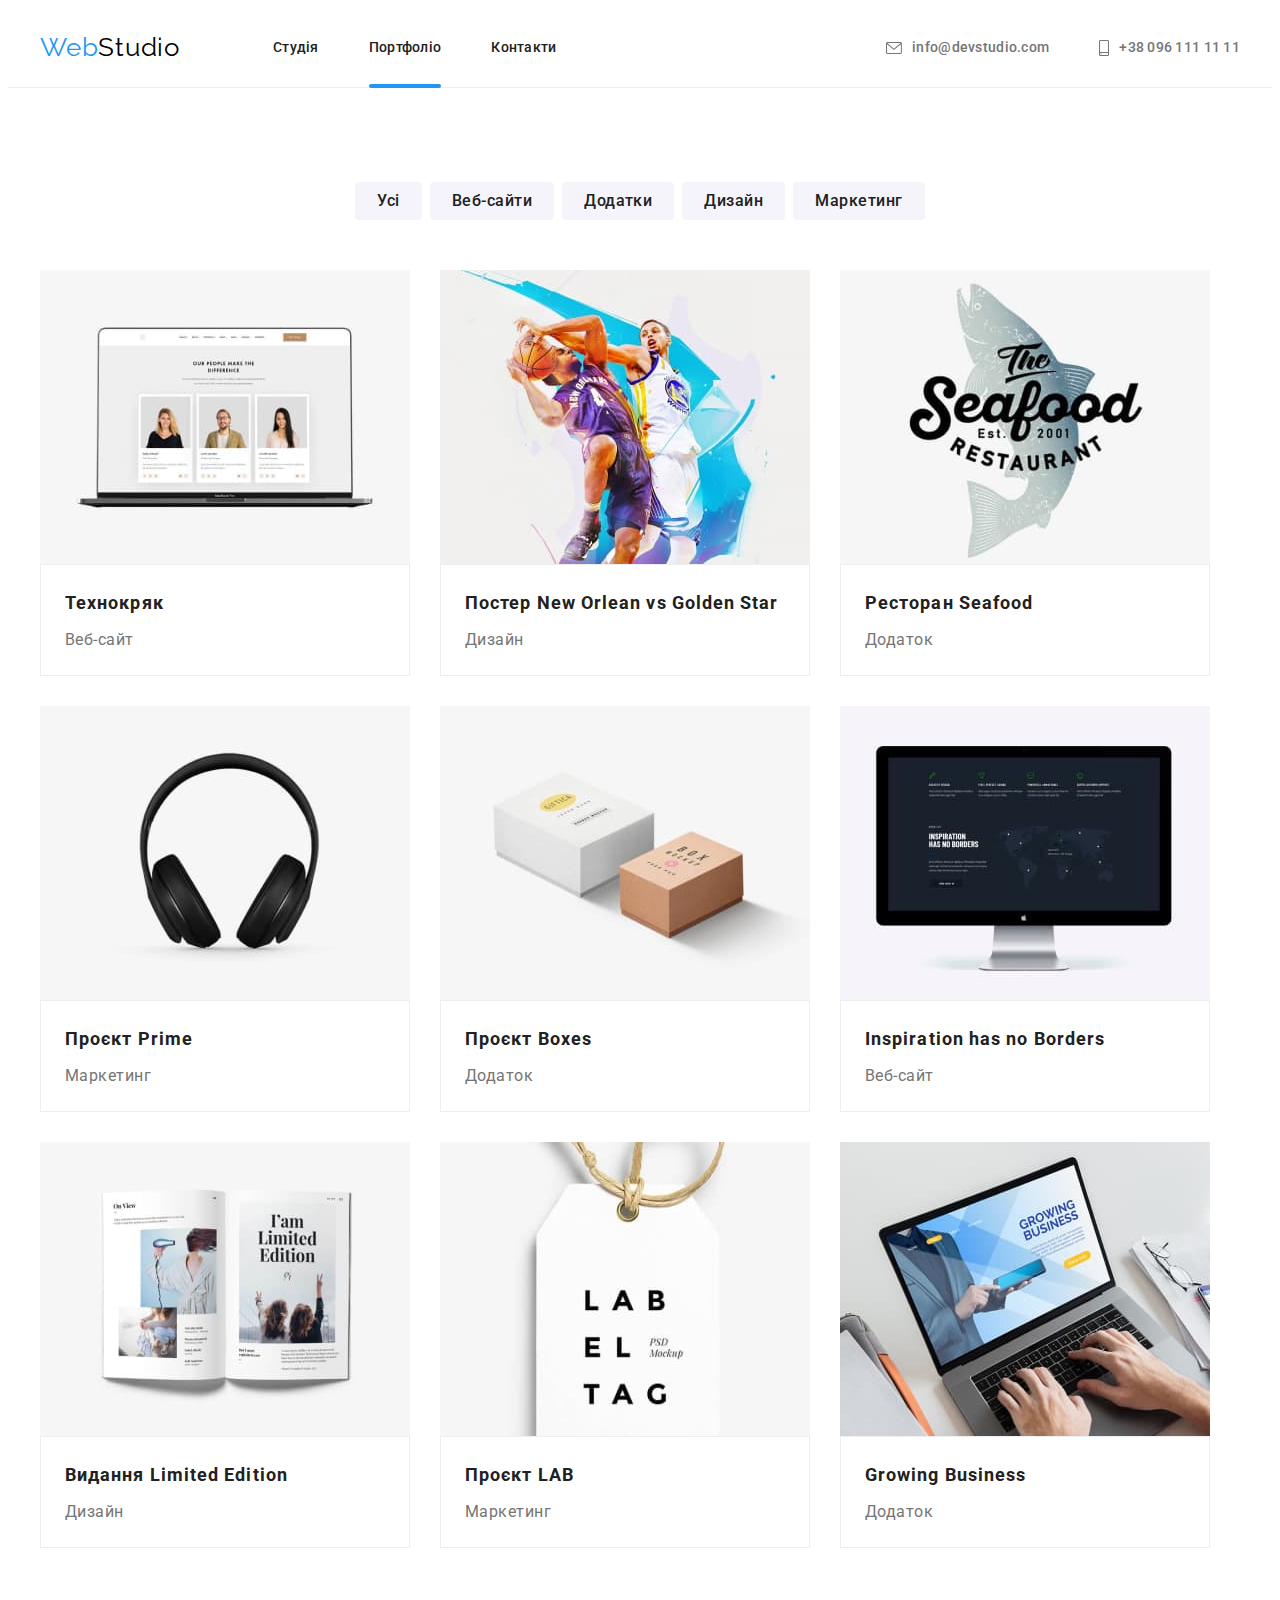
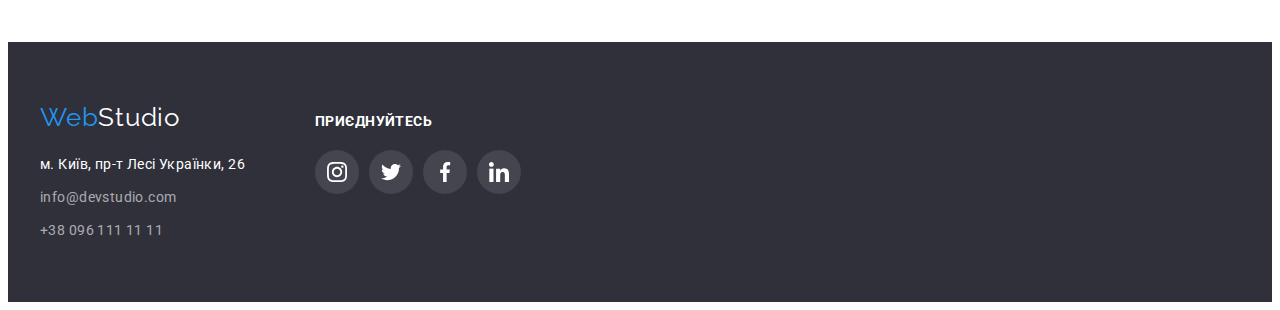
==== portfolio.html @ aee9a431 "add" ====
<!DOCTYPE html>
<html lang="ua">
  <head>
    <meta charset="UTF-8" />
    <meta http-equiv="X-UA-Compatible" content="IE=edge" />
    <meta name="viewport" content="width=device-width, initial-scale=1.0" />
    <title>Портфоліо</title>
    <link rel="preconnect" href="https://fonts.googleapis.com" />
    <link rel="preconnect" href="https://fonts.gstatic.com" crossorigin />
    <link
      href="https://fonts.googleapis.com/css2?family=Raleway:wght@700&family=Roboto:wght@400;500;700;900&display=swap"
      rel="stylesheet"
    />
    <link
      rel="stylesheet"
      href="https://cdnjs.cloudflare.com/ajax/libs/modern-normalize/1.1.0/modern-normalize.min.css"
      integrity="sha512-wpPYUAdjBVSE4KJnH1VR1HeZfpl1ub8YT/NKx4PuQ5NmX2tKuGu6U/JRp5y+Y8XG2tV+wKQpNHVUX03MfMFn9Q=="
      crossorigin="anonymous"
      referrerpolicy="no-referrer"
    />
    <link rel="stylesheet" href="./css/styles.css" />
  </head>
  <body class="body">
    <header class="header">
      <div class="container">
        <a href="" class="header-logo"
          ><span class="front-logo">Web</span>Studio</a
        >
        <nav class="header-nav">
          <ul class="header-list list">
            <li class="header-list-item">
              <a class="header-list-link link active-link " href="./index.html"
                >Студія</a
              >
            </li>
              <li class="header-list-item">
                  <a class="header-list-link link active-link portfolio" href="#"
                    >Портфоліо</a>
              </li>
            <li class="header-list-item">
              <a class="header-list-link link active-link" href="#">Контакти</a>
            </li>
          </ul>
        </nav>
        <div class="header-contacts">
          <ul class="header-list list">
            <li class="header-list-item">
              <a
                class="header-link link active-link"
                href="mailto:info@devstudio.com"
                ><svg class="header-icon-mail icon" width="16" height="12">
                  <use href="./images/icons.svg#icon-mail"></use></svg><span>info@devstudio.com</span></a
              >
            </li>
            <li class="header-list-item">
              <a class="header-link link active-link" href="tel:+380961111111"
                ><svg class="header-icon-tel icon" width="10" height="16">
                  <use href="./images/icons.svg#icon-tel"></use></svg><span>+38 096 111 11 11</span></a
              >
            </li>
          </ul>
        </div>
      </div>
    </header>
    <main>
      <!-- ПОРТФОЛІО -->
      <section class="filters section">
        <div class="container">
          <h1 class="visually-hidden">Портфоліо</h1>
          <ul class="filters-list list">
            <li class="filters-list-item">
              <button class="filters-button button" type="button">
                Усі</button>
            </li>
            <li class="filters-list-item">
              <button class="filters-button button" type="button">
                Веб-сайти
              </button>
            </li>
            <li class="filters-list-item">
              <button class="filters-button button" type="button">
                Додатки
              </button>
            </li>
            <li class="filters-list-item">
              <button class="filters-button button" type="button">
                Дизайн
              </button>
            </li>
            <li class="filters-list-item">
              <button class="filters-button button" type="button">
                Маркетинг
              </button>
            </li>
          </ul>
          <!-- Прoекти -->
          <ul class="projects-list list">
            <li class="projects-item">
              <div class="img-wrapper">
                <img
                class="projects-img"
                src="./images/project1.jpg"
                alt="веб сторінка"
                width="370"
              />
                <div class="projects-box">
                  <p class="projects-box-text">Ресурс пропонує комплексні пропозиції з різним рівнем функціоналу та сервісів. Все це дозволить відвідувачу отримати вичерпні відомості про компанію чи приватну особу.</p>

                </div>
              </div>
              
              <div class="projects">
                <h2 class="projects-list-title">Технокряк</h2>
                <p class="projects-list-text">Веб-сайт</p>
              </div>
            </li>
            <li class="projects-item">
              <div class="img-wrapper">
                <img
                  class="projects-img"
                  src="./images/project2.jpg"
                  alt="баскетболісти"
                  width="370"
                />
                <div class="projects-box">
                  <p class="projects-box-text">Ресурс пропонує комплексні пропозиції з різним рівнем функціоналу та сервісів. Все це дозволить відвідувачу отримати вичерпні відомості про компанію чи приватну особу.</p>

                </div>
              </div>
              <div class="projects">
                <h2 class="projects-list-title">
                  Постер New Orlean vs Golden Star
                </h2>
                <p class="projects-list-text">Дизайн</p>
              </div>
            </li>
            <li class="projects-item">
              <div class="img-wrapper">
                <img
                  class="projects-img"
                  src="./images/project3.jpg"
                  alt="логотип ресторану"
                  width="370"
                />
                <div class="projects-box">
                  <p class="projects-box-text">Ресурс пропонує комплексні пропозиції з різним рівнем функціоналу та сервісів. Все це дозволить відвідувачу отримати вичерпні відомості про компанію чи приватну особу.</p>
                </div>
              </div>
              
              <div class="projects">
                <h2 class="projects-list-title">Ресторан Seafood</h2>
                <p class="projects-list-text">Додаток</p>
              </div>
            </li>
            <li class="projects-item">
              <div class="img-wrapper">
                <img
                  class="projects-img"
                  src="./images/project4.jpg"
                  alt="навушники"
                  width="370"
                />
                <div class="projects-box">
                  <p class="projects-box-text">Ресурс пропонує комплексні пропозиції з різним рівнем функціоналу та сервісів. Все це дозволить відвідувачу отримати вичерпні відомості про компанію чи приватну особу.</p>
                </div>
              </div>
              <div class="projects">
                <h2 class="projects-list-title">Проєкт Prime</h2>
                <p class="projects-list-text">Маркетинг</p>
              </div>
            </li>
            <li class="projects-item">
              <div class="img-wrapper">
                <img
                  class="projects-img"
                  src="./images/project5.jpg"
                  alt="коробки"
                  width="370"
                />
                <div class="projects-box">
                  <p class="projects-box-text">Ресурс пропонує комплексні пропозиції з різним рівнем функціоналу та сервісів. Все це дозволить відвідувачу отримати вичерпні відомості про компанію чи приватну особу.</p>
                </div>
              </div>
              <div class="projects">
                <h2 class="projects-list-title">Проєкт Boxes</h2>
                <p class="projects-list-text">Додаток</p>
              </div>
            </li>
            <li class="projects-item">
              <div class="img-wrapper">
                <img
                  class="projects-img"
                  src="./images/project6.jpg"
                  alt="монітор комп'ютера"
                  width="370"
                />
                <div class="projects-box">
                  <p class="projects-box-text">Ресурс пропонує комплексні пропозиції з різним рівнем функціоналу та сервісів. Все це дозволить відвідувачу отримати вичерпні відомості про компанію чи приватну особу.</p>
                </div>
              </div>
              <div class="projects">
                <h2 class="projects-list-title">Inspiration has no Borders</h2>
                <p class="projects-list-text">Веб-сайт</p>
              </div>
            </li>
            <li class="projects-item">
              <div class="img-wrapper">
                <img
                  class="projects-img"
                  src="./images/project7.jpg"
                  alt="книга"
                  width="370"
                />
                <div class="projects-box">
                  <p class="projects-box-text">Ресурс пропонує комплексні пропозиції з різним рівнем функціоналу та сервісів. Все це дозволить відвідувачу отримати вичерпні відомості про компанію чи приватну особу.</p>
                </div>
              </div>
              <div class="projects">
                <h2 class="projects-list-title">Видання Limited Edition</h2>
                <p class="projects-list-text">Дизайн</p>
              </div>
            </li>
            <li class="projects-item">
              <div class="img-wrapper">
                <img
                  class="projects-img"
                  src="./images/project8.jpg"
                  alt="бірка лейбла"
                  width="370"
                />
                <div class="projects-box">
                  <p class="projects-box-text">Ресурс пропонує комплексні пропозиції з різним рівнем функціоналу та сервісів. Все це дозволить відвідувачу отримати вичерпні відомості про компанію чи приватну особу.</p>
                </div>
              </div>
              <div class="projects">
                <h2 class="projects-list-title">Проєкт LAB</h2>
                <p class="projects-list-text">Маркетинг</p>
              </div>
            </li>
            <li class="projects-item">
              <div class="img-wrapper">
                <img
                  class="projects-img"
                  src="./images/project9.jpg"
                  alt="ноутбук"
                  width="370"
                />
                <div class="projects-box">
                  <p class="projects-box-text">Ресурс пропонує комплексні пропозиції з різним рівнем функціоналу та сервісів. Все це дозволить відвідувачу отримати вичерпні відомості про компанію чи приватну особу.</p>
                </div>
              </div>
              <div class="projects">
                <h2 class="projects-list-title">Growing Business</h2>
                <p class="projects-list-text">Додаток</p>
              </div>
            </li>
          </ul>
        </div>
      </section>
    </main>
    <footer class="footer">
      <div class="container">
        <div class="footer-address">
          <a href="" class="footer-logo"
            ><span class="front-logo">Web</span>Studio</a
          >
          <address class="address">
            <ul class="footer-list list">
              <li class="address-item">
                <a
                  class="address-map-link link active-link"
                  href="https://goo.gl/maps/F1iqAHA5WDpbXQDT6"
                  target="_blank"
                  rel="noopener noreferrer nofollow"
                  >м. Київ, пр-т Лесі Українки, 26</a
                >
              </li>
              <li class="address-item">
                <a
                  class="address-mail-link link active-link"
                  href="mailto:info@devstudio.com"
                  >info@devstudio.com</a
                >
              </li>
              <li class="address-item">
                <a
                  class="address-tel-link link active-link"
                  href="tel:+380961111111"
                  >+38 096 111 11 11</a
                >
              </li>
            </ul>
          </address>
        </div>
        <div class="footer-cocial-icons">
          <h3 class="footer-title">приєднуйтесь</h3>
          <ul class="cocial-icons list">
            <li class="cocial-item footer-cocial-item">
              <a href="" class="cocial-link link footer-cocial-link">
                <svg class="cocial-icon" width="20" height="20">
                  <use href="./images/icons.svg#icon-instagram"></use>
                </svg>
              </a>
            </li>
            <li class="cocial-item footer-cocial-item">
              <a href="" class="cocial-link link footer-cocial-link"
                ><svg class="cocial-icon" width="20" height="20">
                  <use href="./images/icons.svg#icon-twitter"></use>
                </svg>
              </a>
            </li>
            <li class="cocial-item footer-cocial-item">
              <a href="" class="cocial-link link footer-cocial-link"
                ><svg class="cocial-icon" width="20" height="20">
                  <use href="./images/icons.svg#icon-facebook"></use>
                </svg>
              </a>
            </li>
            <li class="cocial-item footer-cocial-item">
              <a href="" class="cocial-link link footer-cocial-link"
                ><svg class="cocial-icon" width="20" height="20">
                  <use href="./images/icons.svg#icon-linkedin"></use>
                </svg>
              </a>
            </li>
          </ul>
        </div>
      </div>
    </footer>
  </body>
</html>
---- css/styles.css ----
:root {
  --main-color: #212121;
  --link-color: #757575;
  --active-color: #2196f3;
  --background-footer-color: #2f303a;
  --white-color: #ffffff;
  --header-logo-color: #000000;
  --background-hero-color: #2f303a;
  --filters-button-background-color: #f5f4fa;
  --border-color: #eeeeee;
  --team-background-color: #f5f4fa;
}
h1,
h2,
h3,
p {
  margin: 0;
}
.main {
  background: var(--white-color);
}
.body {
  font-family: "Roboto", sans-serif;
}
.container {
  max-width: 1200px;
  margin: 0 auto;
  padding: 0 15px;
}
.section {
  padding: 94px 0;
}
.link {
  text-decoration: none;
  
}
.list {
  list-style: none;
  margin: 0;
  padding-left: 0;
}

.header .container {
  display: flex;
  align-items: center;
}
.header {
  border-bottom: 1px solid var(--border-color);
}
.header-logo {
  margin-right: 93px;
  font-family: "Raleway";
  font-size: 26px;
  line-height: 31px;
  letter-spacing: 0.03em;
  color: var(--header-logo-color);
  text-decoration: none;
}
.front-logo {
  color: var(--active-color);
}
.header-list {
  display: flex;
}

.header-list-item:not(:first-child) {
  margin-left: 50px;
}
.header-contacts {
  margin-left: auto;
}
.header-list-item {
  font-weight: 500;
  font-size: 14px;
  line-height: 1.14;
  letter-spacing: 0.02em;
}

.header-list-item {
  position: relative;
}

.header-list-item .studio::after {
  content: "";
  position: absolute;
  width: 100%;
  border-bottom: 4px solid var(--active-color);
  border-radius: 2px;
  left: 0;
  bottom: -1px;
  transition: 250ms cubic-bezier(0.4, 0, 0.2, 1);
} 

.header-list-item .portfolio::after {
  content: "";
  position: absolute;
  width: 100%;
  border-bottom: 4px solid var(--active-color);
  border-radius: 2px;
  left: 0;
  bottom: -1px;
  transition: 250ms cubic-bezier(0.4, 0, 0.2, 1);
}

.header-list-link {
  color: var(--main-color);
  padding: 32px 0 31px;
  display: block;
}

.header-link {
  display: flex;
  align-items: center;
  padding: 32px 0 31px;
  color: var(--link-color);
  fill: var(--link-color);
}

.icon {
  margin-right: 10px;
}

.active-link {
  transition: 250ms cubic-bezier(0.4, 0, 0.2, 1);
}

.active-link:hover,
.active-link:focus {
  color: var(--active-color);
  fill: var(--active-color);
}

.hero {
  padding-top: 200px;
  padding-bottom: 200px;
  background: var(--background-hero-color);
  text-align: center;
  background-image: linear-gradient(
      rgba(47, 48, 58, 0.4),
      rgba(47, 48, 58, 0.4)
    ),
    url(../images/bg-hero.jpg);
  background-repeat: no-repeat;
  background-position: center;
}

.hero-title {
  margin: 0 auto 30px;
  width: 645px;
  font-weight: 900;
  font-size: 44px;
  line-height: 1.36;
  color: var(--white-color);
}
.button {
  font-family: "Roboto";
  cursor: pointer;
  border-radius: 4px;
}
.hero-button {
  padding: 10px 32px;
  font-weight: 700;
  font-size: 16px;
  line-height: 1.87;
  color: var(--white-color);
  background-color: var(--active-color);
  border: none;
}

/* Наші переваги */

.benefits-title {
  margin-bottom: 10px;
  font-size: 14px;
  line-height: 1.14;
  letter-spacing: 0.03em;
  text-transform: uppercase;
  color: var(--main-color);
}
.benefits-list {
  display: flex;
}
.benefits-icon-list {
  display: flex;
}
.benefits-icon-item {
  padding: 25px 100px;
  background-color: var(--team-background-color);
  border-radius: 4px;
  margin-right: 30px;
  margin-bottom: 30px;
}
.benefits-icon-item:last-child {
  margin-right: 0;
}

.benefits-list li:not(:first-child) {
  margin-left: 30px;
}
.benefits-list li {
  width: 270px;
}
.benefits-text {
  font-size: 14px;
  line-height: 1.71;
  letter-spacing: 0.03em;
  color: var(--link-color);
}

/* Чим займаємось */
.profile {
  padding-top: 0;
}
.profile-title {
  margin-bottom: 50px;
  text-align: center;
  font-size: 36px;
  line-height: 1.16;
  letter-spacing: 0.03em;
  color: var(--main-color);
}
.profile-list {
  display: flex;
}
.profile-list li:not(:first-child) {
  margin-left: 30px;
}

.profile-box-item {
  position: relative;
}

.profile-box-img {
  position: absolute;
  top: 224px ;
  padding: 27px;
  width: 100%;
  background-color: rgba(47, 48, 58, 0.8);
}

.profile-box-title {
  font-size: 14px;
  line-height: 16px;
  text-align: center;
  letter-spacing: 0.03em;
  text-transform: uppercase;
  color: var(--white-color);
}

/* Команда */

.team {
  background: var(--team-background-color);
}

.team-item {
  background-color: var(--white-color);
  box-shadow: 0px 4px 4px rgba(0, 0, 0, 0.25);
}
.team-title {
  text-align: center;
  margin-bottom: 50px;
  font-size: 36px;
  line-height: 1.16;
  letter-spacing: 0.03em;
  color: var(--main-color);
}
.team-list {
  display: flex;
  margin-right: -30px;
}
.team-item {
  flex-basis: calc((100% - 30px) / 4);
  margin-right: 30px;
  text-align: center;
}
.team-name {
  margin-bottom: 10px;
  font-weight: 500;
  font-size: 16px;
  line-height: 1.18;
  letter-spacing: 0.03em;
  color: var(--main-color);
}
.team-profession {
  margin-bottom: 16px;
  font-size: 16px;
  line-height: 1.18;
  letter-spacing: 0.03em;
  color: var(--link-color);
}
.team-text {
  padding: 30px 32px;
}
.cocial-icons {
  display: flex;
}
.cocial-item {
  width: 44px;
  height: 44px;
  margin-right: 10px;
  border-radius: 50%;
  transition: 250ms cubic-bezier(0.4, 0, 0.2, 1);
}
.cocial-item:last-child {
  margin-right: 0;
}
.cocial-link {
  width: 100%;
  height: 100%;
  display: flex;
  align-items: center;
  justify-content: center;
  fill: #afb1b8;
  transition: 250ms cubic-bezier(0.4, 0, 0.2, 1);
 
  
}
.cocial-item:hover {
  background-color: var(--active-color);
}
.cocial-link:hover {
  fill: var(--white-color);
}
.cocial-link:focus {
  background-color: var(--active-color);
  fill: var(--white-color);
}
/* Постійні клієнти */

.customers-title {
  text-align: center;
  margin-bottom: 50px;
  font-size: 36px;
  line-height: 1.16;
  letter-spacing: 0.03em;
  color: var(--main-color);
}
.customers-item {
  margin-right: 30px;
}
.customers-item:last-child {
  margin-right: 0;
}
.customers-link {
  display: flex;
  fill: #afb1b8;
  padding: 15px 31px;
  border: 1px solid #afb1b8;
  border-radius: 4px;
  transition: 250ms cubic-bezier(0.4, 0, 0.2, 1);
  
}
.customers-list {
  display: flex;
}

.customers-link:hover,
.customers-link:focus {
  border-color: var(--active-color);
  fill: var(--active-color);
}
/* Футер */
.footer {
  padding: 60px 0;
  background: var(--background-footer-color);
}
.footer-logo {
  margin-bottom: 20px;
  display: inline-block;
  font-family: "Raleway";
  font-size: 26px;
  line-height: 31px;
  letter-spacing: 0.03em;
  color: var(--white-color);
  text-decoration: none;
}
.address-item {
  font-style: normal;
  font-size: 14px;
  line-height: 1.71;
  letter-spacing: 0.03em;
  color: rgba(255, 255, 255, 0.6);
}
.address-map-link {
  display: inline-block;
  margin-bottom: 9px;
  color: var(--white-color);
}
.address-mail-link {
  display: inline-block;
  margin-bottom: 9px;
  color: inherit;
}
.address-tel-link {
  display: inline-block;
  color: inherit;
}
.footer .container {
  display: flex;
}
.footer-title {
  margin-bottom: 20px;
  font-size: 14px;
  line-height: 1.14;
  letter-spacing: 0.03em;
  text-transform: uppercase;
  color: var(--white-color);
}
.footer-cocial-item {
  background-color: rgba(255, 255, 255, 0.1);
}
.footer-cocial-link {
  fill: var(--white-color);
}
.footer-cocial-icons {
  margin-left: 70px;
  padding-top: 12px;
}

/* Сторінка Портфоліо */

.visually-hidden {
  display: none;
}

.filters-list {
  display: flex;
  justify-content: center;
  margin-bottom: 50px;
  
}

.filters-list-item:not(:first-child) {
  margin-left: 8px;
}
.filters-button {
  transition:  250ms cubic-bezier(0.4, 0, 0.2, 1);
  padding: 6px 22px;
  font-weight: 500;
  font-size: 16px;
  line-height: 1.62;
  text-align: center;
  letter-spacing: 0.03em;
  color: var(--main-color);
  background-color: var(--filters-button-background-color);
  border-width: 0px;
}
.filters-button:hover,
.filters-button:focus {
  color: var(--white-color);
  background-color: var(--active-color);
}
.filters-list-item:hover,
.filters-list-item:focus {
  box-shadow: 0 4px 4px 0 rgba(0, 0, 0, 0.25);
}
.filters-list-item {
  border-radius: 4px;
}

   /* Проекти */

.projects-list {
  display: flex;
  flex-wrap: wrap;
  margin-right: -30px;
}
.projects-img {
  display: block;
}
.projects {
  padding: 20px 24px;
  border: 1px solid var(--border-color);
}

.projects-item {
  cursor: pointer;
}

.projects-item:hover {
  box-shadow: 0 4px 4px 0 rgba(0, 0, 0, 0.25);
}
.projects-list li {
  flex-basis: calc((100% - 30px) / 4);
  margin-right: 30px;
  margin-top: 30px;
}
.projects-list li:nth-child(-n + 3) {
  margin-top: 0px;
}
.projects-list-title {
  margin-bottom: 4px;
  font-size: 18px;
  line-height: 2;
  letter-spacing: 0.06em;
  color: var(--main-color);
}
.projects-list-text {
  font-size: 16px;
  line-height: 1.87;
  letter-spacing: 0.03em;
  color: var(--link-color);
}

.img-wrapper { 
  position: relative;
  overflow: hidden;
}

.projects-box {
  position: absolute;
  top: 0px;
  padding: 63px 24px;
  background: rgba(33, 150, 243, 0.9);
  transform: translateY(100%);
  transition: transform 250ms cubic-bezier(0.4, 0, 0.2, 1);
  
}

.projects-item:hover .projects-box {
  transform: translateY(0);
}

.projects-box-text {
  font-size: 18px;
  line-height: 28px;
  letter-spacing: 0.03em;
  color: var(--white-color);
}

.modal-backdrop {
  position: fixed;
  top: 0;
  bottom: 0;
  left: 0;
  right: 0;
  background-color: rgba(0, 0, 0, 0.2);
  transition: opacity 500ms, visibility 500ms;
}

.modal-backdrop.is-hidden .modal {
  transform:translate(-50%, -50%) rotate(-180deg);
}

.modal {
  width: 528px;
  height: 581px;
  position: absolute;
  top: 50%;
  left: 50%;
  background-color: #f5f4fa;
  border-radius: 4px;
  transform: translate(-50%, -50%) rotate(0);
  transition: transform 300ms linear;
}



.modal .close-sign {
  position: absolute;
  display: flex;
  justify-content: center;
  cursor: pointer;
  align-items: center;
  top: 0;
  right: 20px;
  border: 1px solid rgba(0, 0, 0, 0.1);
  border-radius: 50%;
  padding: 9px 10px;
  background-color: var(--white-color);
}

.modal-icon {
  color: var(--header-logo-color);
}

.is-hidden {
  visibility: hidden;
  opacity: 0;
  pointer-events: none;
}
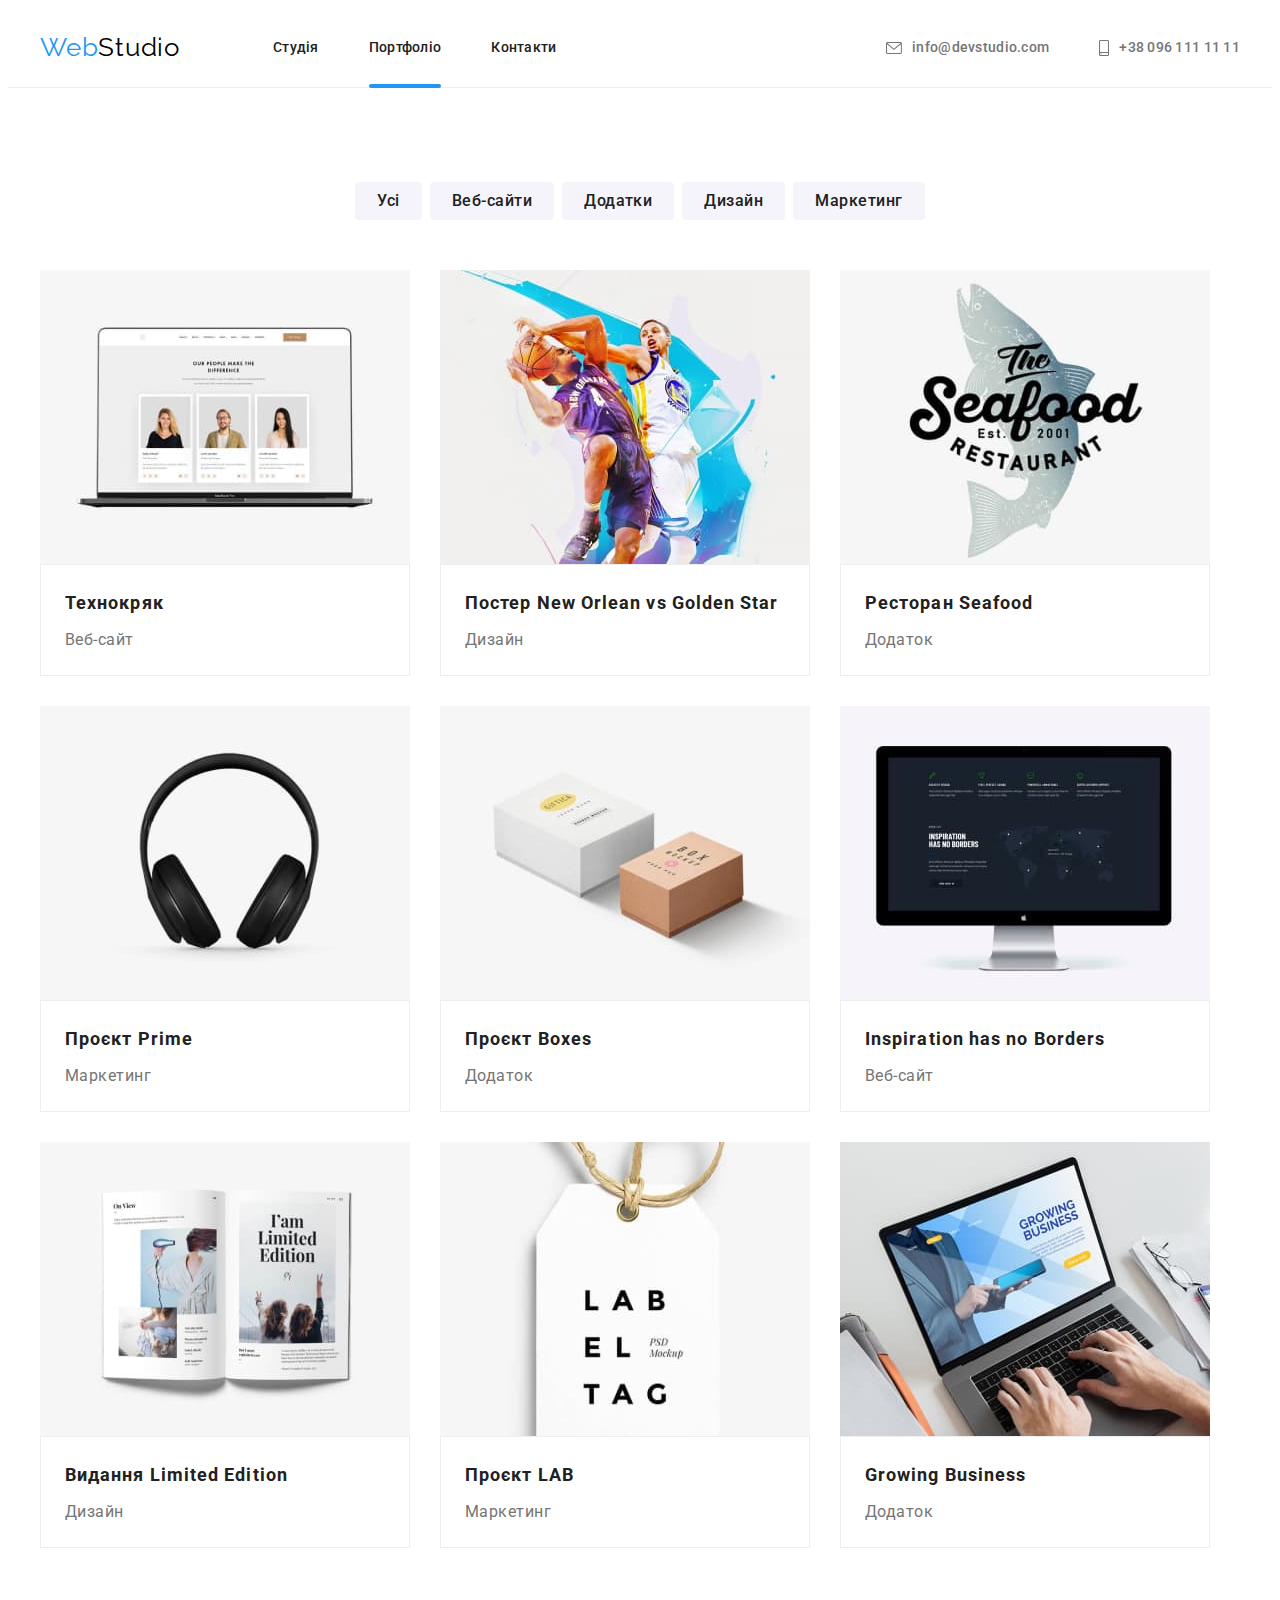
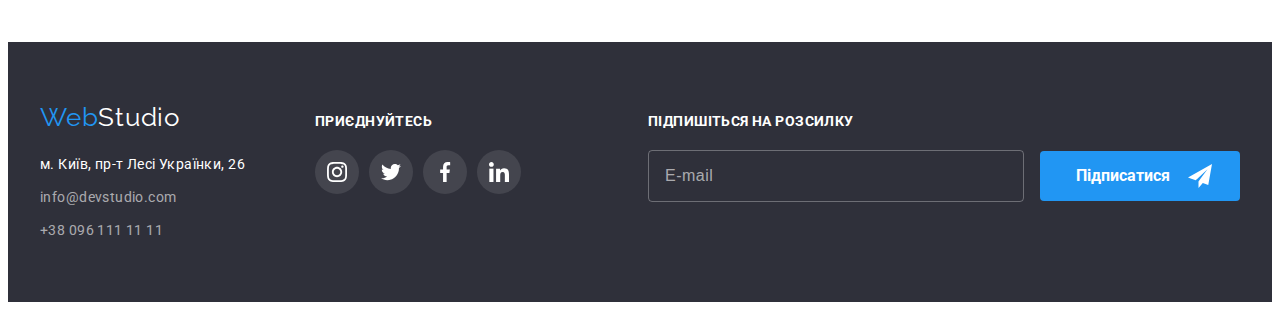
==== commit dd56ae59: "add" ====
--- a/portfolio.html
+++ b/portfolio.html
@@ -325,6 +325,22 @@
             </li>
           </ul>
         </div>
+        <div class="footer-form">
+          <h3 class="subscription-title">Підпишіться на розсилку</h3>
+          <form name="form-subscription" class="form-subscription">
+            <input 
+              name="user-mail"
+              type="email" 
+              class="footer-input"
+              placeholder="E-mail"
+            />
+            <div class="button-wrapper">
+              <button type="submit" class="footer-button button">
+                <span class="button-text">Підписатися</span></button>
+                <svg class="subscription-icon" width="24" height="24"><use href="./images/icons.svg#icon-send"></use></svg>
+            </div>
+          </form>
+        </div>
       </div>
     </footer>
   </body>
--- a/css/styles.css
+++ b/css/styles.css
@@ -155,16 +155,17 @@
 .button {
   font-family: "Roboto";
   cursor: pointer;
-  border-radius: 4px;
-}
-.hero-button {
-  padding: 10px 32px;
   font-weight: 700;
   font-size: 16px;
   line-height: 1.87;
   color: var(--white-color);
   background-color: var(--active-color);
   border: none;
+  border-radius: 4px;
+}
+.hero-button {
+  padding: 10px 32px;
+  
 }
 
 /* Наші переваги */
@@ -364,6 +365,7 @@
 .footer {
   padding: 60px 0;
   background: var(--background-footer-color);
+  
 }
 .footer-logo {
   margin-bottom: 20px;
@@ -417,6 +419,70 @@
   margin-left: 70px;
   padding-top: 12px;
 }
+
+.footer-form {
+  padding: 12px 0 0 113px;
+  margin-left: auto;
+  
+}
+
+.subscription-title {
+  margin-bottom: 20px;
+  font-size: 14px;
+  line-height: 1.14;
+  letter-spacing: 0.03em;
+  text-transform: uppercase;
+  color: var(--white-color); 
+}
+
+.footer-input {
+  width: 358px;
+  height: 50px;
+  padding:0 0 0 16px;
+  border: 1px solid rgba(255, 255, 255, 0.3);
+  border-radius: 4px;
+  outline-style: none;
+  background-color: transparent;
+  font-size: 14px;
+  line-height: 1.25;
+  letter-spacing: 0.03em;
+  color: rgba(255, 255, 255, 0.6)
+}
+
+.footer-input::placeholder{
+  font-size: 16px;
+  line-height: 1.25;
+  letter-spacing: 0.03em;
+  color: rgba(255, 255, 255, 0.6);
+}
+
+.button-wrapper {
+  display: inline-block;
+  position: relative;
+}
+
+
+.footer-button {
+  width: 200px;
+  height: 50px;
+  padding: 10px 0;
+  margin-left: 12px;
+  align-items: center;
+  
+  
+}
+
+.button-text {
+  margin-right: 34px;
+}
+
+.subscription-icon {
+  position: absolute;
+  top: 13px;
+  right: 28px;
+  
+}
+
 
 /* Сторінка Портфоліо */
 
@@ -528,6 +594,8 @@
   letter-spacing: 0.03em;
   color: var(--white-color);
 }
+
+/* Модальне вікно */
 
 .modal-backdrop {
   position: fixed;
@@ -549,13 +617,12 @@
   position: absolute;
   top: 50%;
   left: 50%;
-  background-color: #f5f4fa;
+  background-color: var(--white-color);
   border-radius: 4px;
+  box-shadow: 0px 1px 3px rgba(0, 0, 0, 0.12), 0px 1px 1px rgba(0, 0, 0, 0.14), 0px 2px 1px rgba(0, 0, 0, 0.2);
   transform: translate(-50%, -50%) rotate(0);
   transition: transform 300ms linear;
 }
-
-
 
 .modal .close-sign {
   position: absolute;
@@ -579,4 +646,140 @@
   visibility: hidden;
   opacity: 0;
   pointer-events: none;
-}+}
+
+.modal-form {
+  padding: 40px;
+}
+
+.form-title {
+  text-align: center;
+  margin: 0 auto 12px;
+  font-weight: 700;
+  font-size: 20px;
+  line-height: 1.15;
+  letter-spacing: 0.03em;
+  color: var(--main-color);
+}
+
+.modal-input {
+  width: 100%;
+  height: 40px;
+  padding-left: 42px;
+  border: 1px solid rgba(33, 33, 33, 0.2);
+  border-radius: 4px;
+  outline-style: none;
+  
+}
+
+.modal-input:focus-visible {
+  border-color: var(--active-color);
+  transition:  250ms cubic-bezier(0.4, 0, 0.2, 1);
+}
+
+
+.modal-label {
+  display: block;
+  font-size: 12px;
+  line-height: 1.16;
+  letter-spacing: 0.01em;
+  color: var(--link-color);
+  margin-bottom: 4px;
+}
+
+.modal-textarea {
+  width: 100%;
+  height: 120px;
+  border: 1px solid rgba(33, 33, 33, 0.2);
+  border-radius: 4px;
+  resize: none;
+  padding: 12px 16px;
+}
+ 
+.modal-textarea::placeholder {
+  font-size: 12px;
+  line-height: 1.16;
+  letter-spacing: 0.01em;
+  color: rgba(117, 117, 117, 0.5);
+}  
+
+.input-wraper {
+  position: relative;
+  margin-bottom: 10px;
+}
+
+.input-icon {
+  position: absolute;
+  left: 12px;
+  top: 50%;
+  transform: translateY(-50%);
+  fill: var(--main-color);
+}
+
+.modal-input:focus + .input-icon {
+  fill: var(--active-color);
+  transition:  250ms cubic-bezier(0.4, 0, 0.2, 1);
+}
+
+.check-line {
+margin: 20px 0 30px;
+padding-left: 13px;
+
+}
+
+.checkbox-agree {
+  display: flex;
+  align-items: center;
+  font-style: normal;
+  font-weight: 400;
+  font-size: 14px;
+  line-height: 24px;
+  letter-spacing: 0.03em;
+  color: #757575;
+}
+
+.checkbox-agree .icon-wrapper {
+  width: 16px;
+  height: 15px;
+  border: 1.8px solid var(--main-color);
+  border-radius: 1.7px;
+  margin-right: 8px;
+  display: flex;
+  justify-content: center;
+  align-items: center;
+}
+
+.checkbox-agree .agree-icon {
+  fill: transparent;
+}
+
+.check-line input:checked + .checkbox-agree .icon-wrapper {
+  background-color:var(--active-color);
+  border: none;
+  transition:  250ms cubic-bezier(0.4, 0, 0.2, 1);
+}
+
+.check-line input:checked + .checkbox-agree .agree-icon {
+  fill: var(--white-color);
+}
+
+.modal-button {
+  display: inline-block;
+  width: 200px;
+  height: 50px;
+  padding: 10px 52px;
+  
+}
+
+.form-button {
+  padding-left: 124px;
+  
+}
+
+.modal-link {
+  margin-left: 3px;
+  color: var(--active-color);
+}
+
+
+
